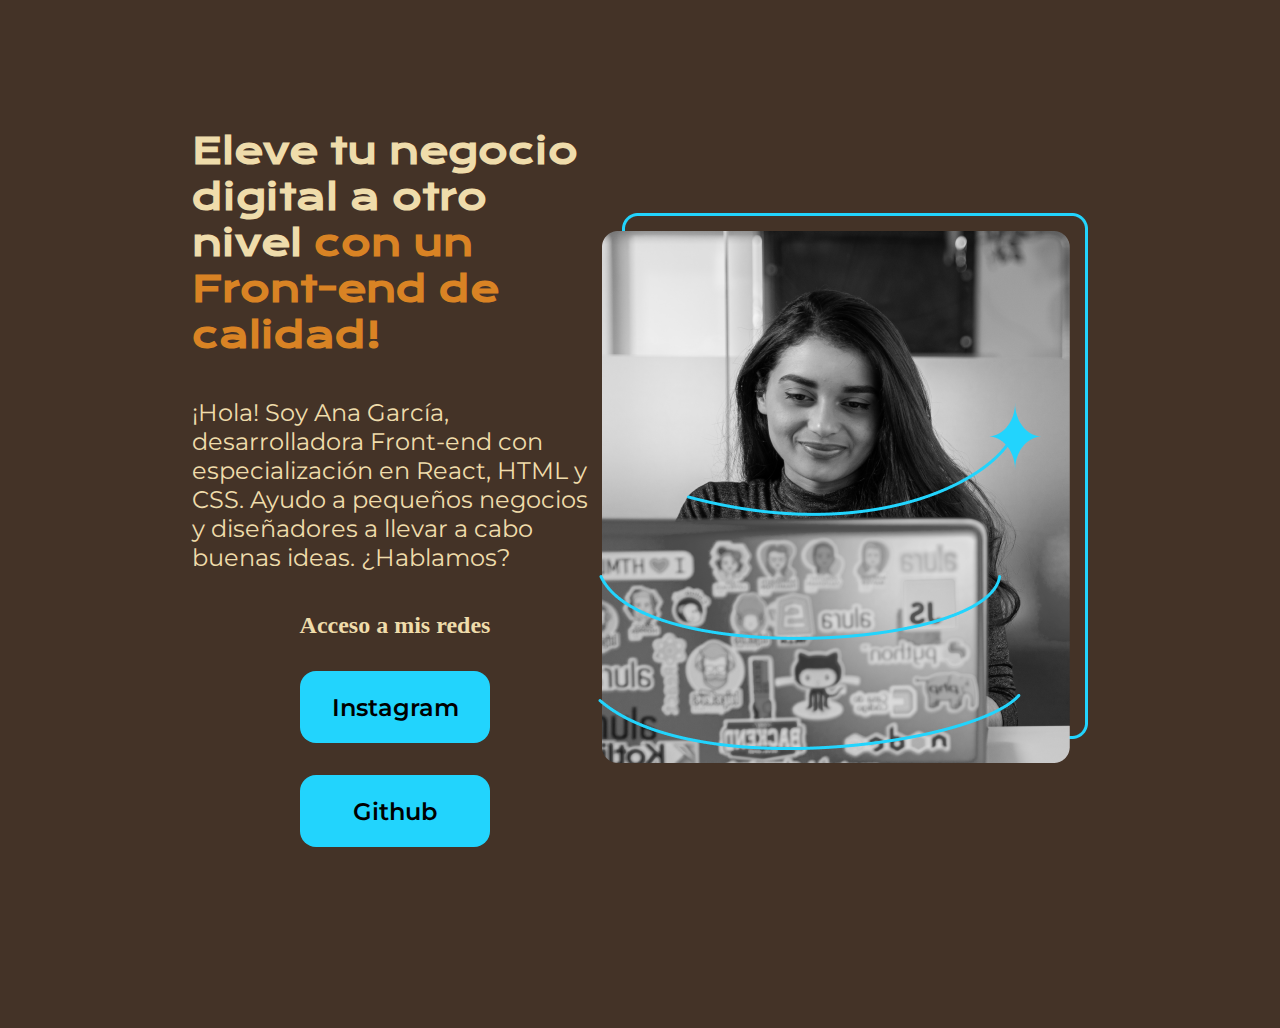
==== index.html @ 6545b614 "Modificando archvivo index.html y style.css" ====
<!DOCTYPE html>
<html lang="es-mx">
  <head>
    <meta charset="UTF-8" />
    <meta name="viewport" content="width=device-width, initial-scale=1.0" />
    <title>Portafolio</title>
    <link rel="stylesheet" href="style.css" />
  </head>
  <body>
    <header>
      <!--
        <ol>
            <li>Opción 1</li>
            <li>Opción 2</li>
            <li>Opción 3</li>
        </ol>
        -->
    </header>
    <main class="presentacion">
      <section class="presentacion__contenido">
        <h1 class="presentacion__contenido__titulo">
          Eleve tu negocio digital a otro nivel
          <strong class="titulo-destaque">con un Front-end de calidad!</strong>
        </h1>
        <p class="presentacion__contenido__parrafo">
          ¡Hola! Soy Ana García, desarrolladora Front-end con especialización en
          React, HTML y CSS. Ayudo a pequeños negocios y diseñadores a llevar a
          cabo buenas ideas. ¿Hablamos?
        </p>
        <div class="presentacion__enlace">
          <h2 class="presentacion__enlace__subtitulo">Acceso a mis redes</h2>
          <a class="presentacion__enlace__link" href="https://www.instagram.com/">Instagram</a>
          <a class="presentacion__enlace__link" href="https://github.com/">Github</a>
        </div>
      </section>
      <img src="Imagem.png" alt="Imagen de Ana García" />
    </main>
    <footer>
      <!--
        <p>Contacto</p>
        <p>Derechos de autor</p>
        -->
    </footer>
  </body>
</html>
---- style.css ----
@import url('https://fonts.googleapis.com/css2?family=Krona+One&family=Montserrat:ital,wght@0,100..900;1,100..900&display=swap');

* {
    padding: 0;
    margin: 0;
}

body {
    background-color: #443327;
    color: #efdcab;
    height: 100vh;
    box-sizing: border-box;
}

.titulo-destaque {
    color: #d98324;
}

.presentacion {
    display: flex;
    align-items: center;
    margin: 10% 15%;
    justify-content: space-between;
}

.presentacion__contenido {
    width: 615px;
    display: flex;
    flex-direction: column;
    gap: 40px;
}

.presentacion__contenido__titulo {
    font-size: 36px;
    font-family: "Krona One", sans-serif;
}

.presentacion__contenido__parrafo {
    font-size: 24px;
    font-family: "Montserrat", sans-serif;
}

.presentacion__enlace {
    display: flex;
    justify-content: space-between;
    flex-direction: column;
    align-items: center;
    gap: 32px;
}

.presentacion__enlace__link {
    width: 190px;
    background-color: #22D4FD;
    text-align: center;
    padding: 21.5px 0px;
    border-radius: 16px;
    font-family: "Montserrat", sans-serif;
    font-size: 24px;
    font-weight: 600;
    text-decoration: none;
    color: #000000;
}
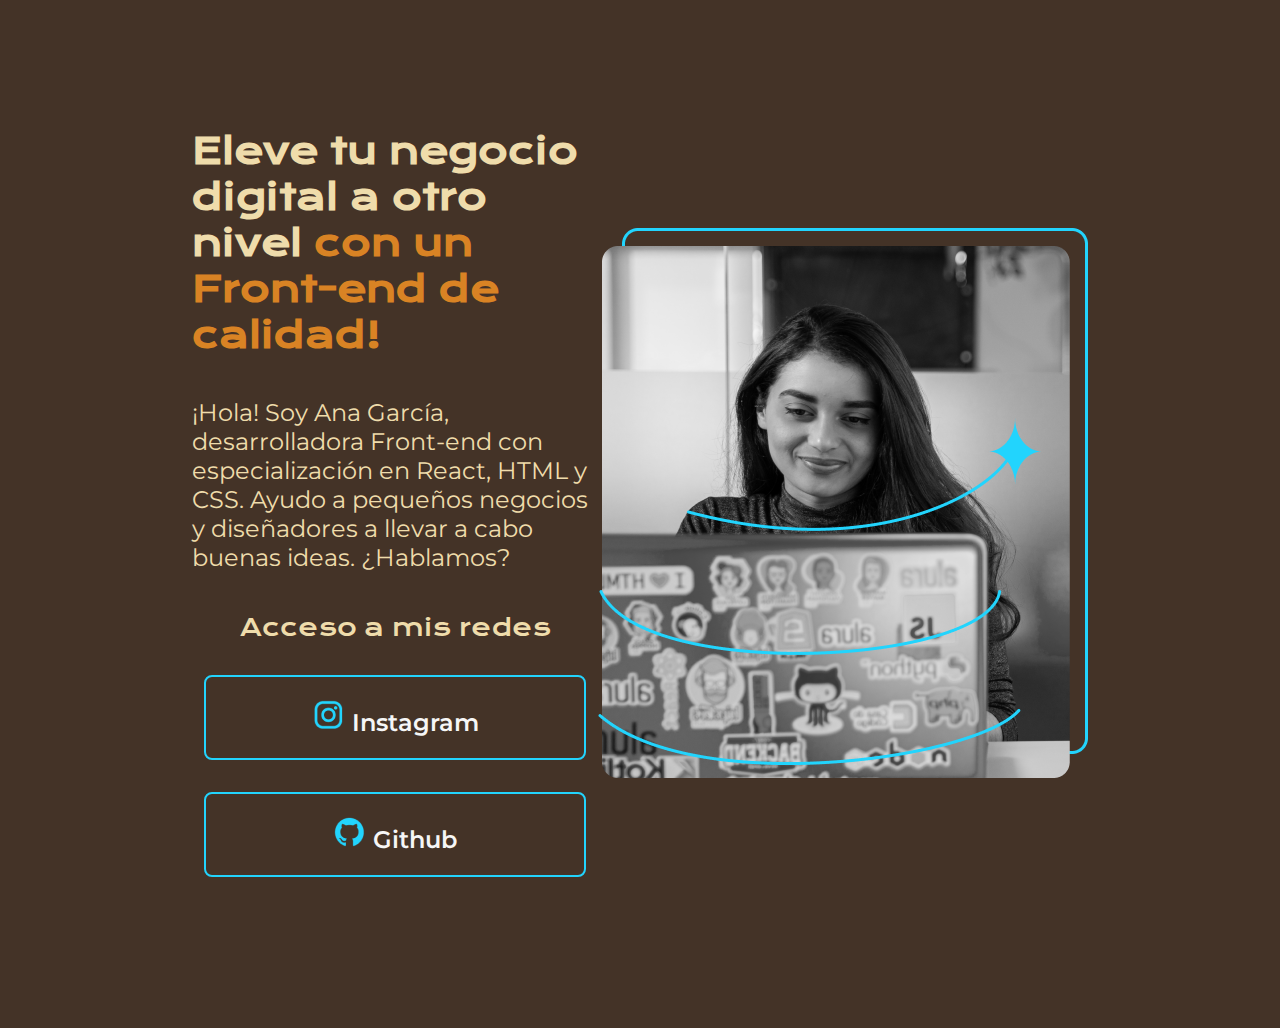
==== commit 0e52e56d: "Modificando archivos index, style y borrando imagen" ====
--- a/index.html
+++ b/index.html
@@ -29,11 +29,13 @@
         </p>
         <div class="presentacion__enlace">
           <h2 class="presentacion__enlace__subtitulo">Acceso a mis redes</h2>
-          <a class="presentacion__enlace__link" href="https://www.instagram.com/">Instagram</a>
-          <a class="presentacion__enlace__link" href="https://github.com/">Github</a>
+          <a class="presentacion__enlace__link" href="https://www.instagram.com/">
+           <img src="./assets/instagram.png" alt=""> Instagram</a>
+          <a class="presentacion__enlace__link" href="https://github.com/">
+           <img src="./assets/github.png" alt=""> Github</a>
         </div>
       </section>
-      <img src="Imagem.png" alt="Imagen de Ana García" />
+      <img src="./assets/Imagem.png" alt="Imagen de Ana García" />
     </main>
     <footer>
       <!--
--- a/style.css
+++ b/style.css
@@ -48,15 +48,21 @@
     gap: 32px;
 }
 
+.presentacion__enlace__subtitulo {
+    font-family: "Krona One", sans-serif;
+    font-size: 24px;
+    font-weight: 400;
+}
+
 .presentacion__enlace__link {
-    width: 190px;
-    background-color: #22D4FD;
+    width: 378px;
     text-align: center;
     padding: 21.5px 0px;
-    border-radius: 16px;
+    border-radius: 8px;
     font-family: "Montserrat", sans-serif;
     font-size: 24px;
     font-weight: 600;
     text-decoration: none;
-    color: #000000;
+    color: #f6f6f6;
+    border: 2px solid #22d4fd;
 }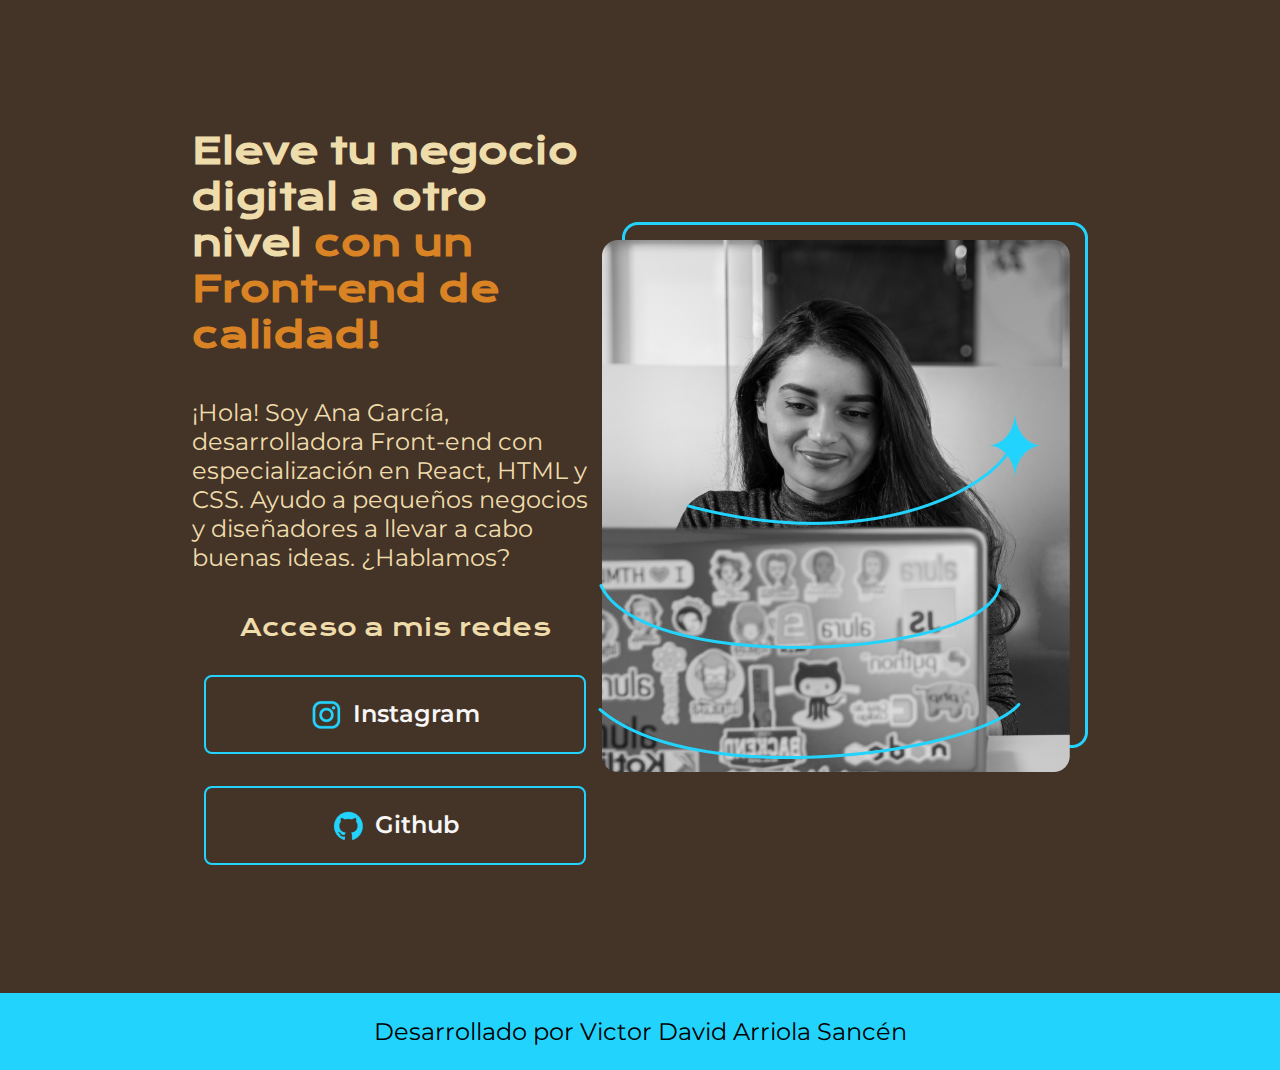
==== commit 9808ed37: "Modificando archivos index y style" ====
--- a/index.html
+++ b/index.html
@@ -37,11 +37,8 @@
       </section>
       <img src="./assets/Imagem.png" alt="Imagen de Ana García" />
     </main>
-    <footer>
-      <!--
-        <p>Contacto</p>
-        <p>Derechos de autor</p>
-        -->
+    <footer class="pie">
+      <p>Desarrollado por Victor David Arriola Sancén</p>
     </footer>
   </body>
 </html>
--- a/style.css
+++ b/style.css
@@ -8,7 +8,6 @@
 body {
     background-color: #443327;
     color: #efdcab;
-    height: 100vh;
     box-sizing: border-box;
 }
 
@@ -65,4 +64,21 @@
     text-decoration: none;
     color: #f6f6f6;
     border: 2px solid #22d4fd;
+    display: flex;
+    justify-content: center;
+    gap: 10px;
+}
+
+.presentacion__enlace__link:hover {
+    background-color: #272727;
+}
+
+.pie {
+    background-color: #22d4fd;
+    padding: 24px;
+    color: #000000;
+    text-align: center;
+    font-family: "Montserrat", sans-serif;
+    font-size: 24px;
+    font-weight: 400;
 }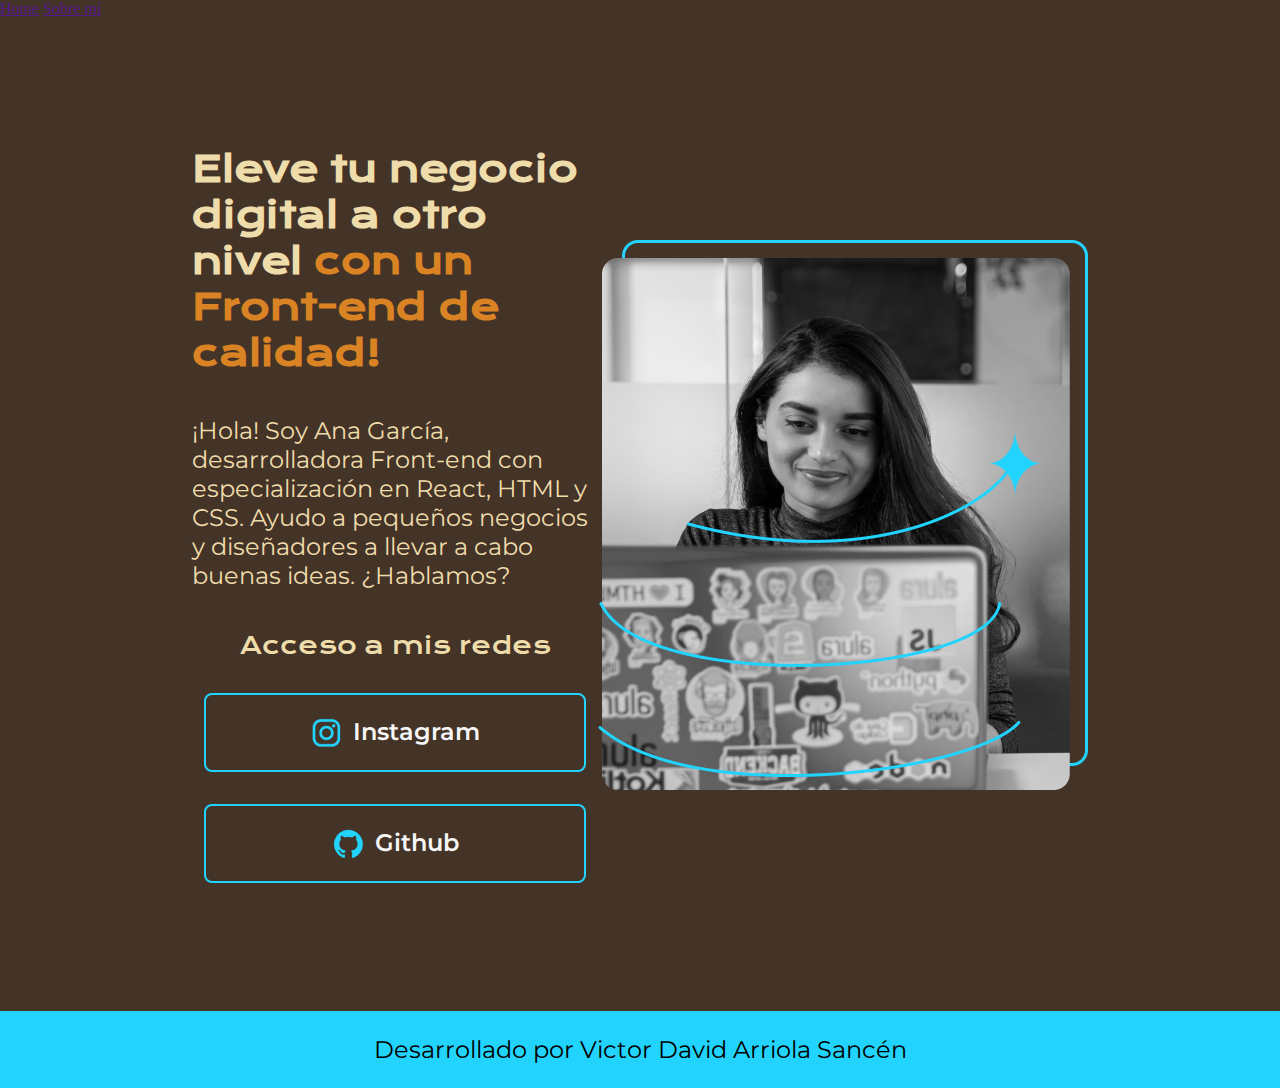
==== commit ef5b166f: "Modificando archivo index" ====
--- a/index.html
+++ b/index.html
@@ -7,14 +7,11 @@
     <link rel="stylesheet" href="style.css" />
   </head>
   <body>
-    <header>
-      <!--
-        <ol>
-            <li>Opción 1</li>
-            <li>Opción 2</li>
-            <li>Opción 3</li>
-        </ol>
-        -->
+    <header class="cabecera">
+      <nav class="cabecera__menu">
+        <a class="cabecera__menu__link" href="">Home</a>
+        <a class="cabecera__menu__link" href="">Sobre mí</a>
+      </nav>
     </header>
     <main class="presentacion">
       <section class="presentacion__contenido">
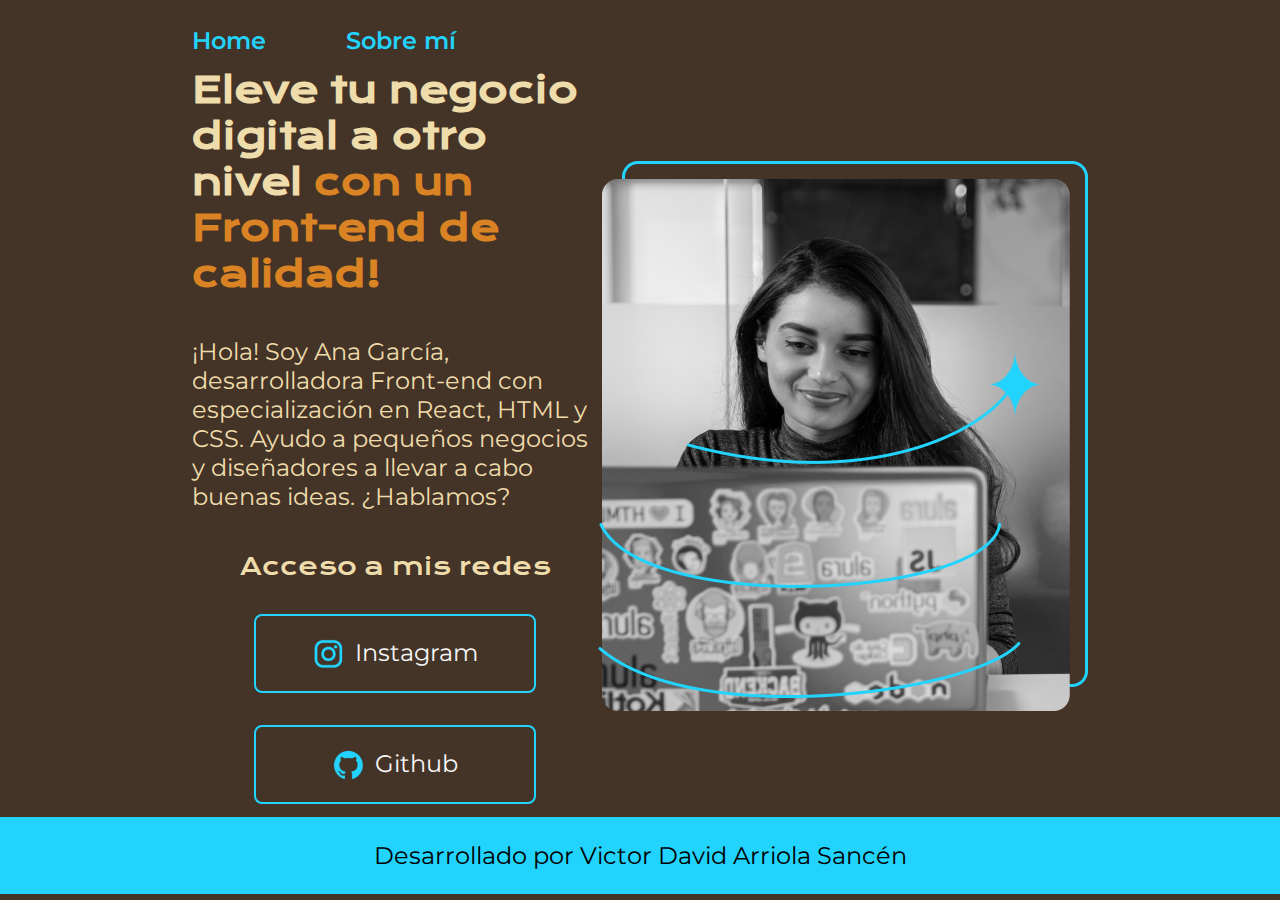
==== commit 8bb0bdde: "Modificando archivos html y css" ====
--- a/index.html
+++ b/index.html
@@ -4,13 +4,13 @@
     <meta charset="UTF-8" />
     <meta name="viewport" content="width=device-width, initial-scale=1.0" />
     <title>Portafolio</title>
-    <link rel="stylesheet" href="style.css" />
+    <link rel="stylesheet" href="./styles/style.css" />
   </head>
   <body>
     <header class="cabecera">
       <nav class="cabecera__menu">
-        <a class="cabecera__menu__link" href="">Home</a>
-        <a class="cabecera__menu__link" href="">Sobre mí</a>
+        <a class="cabecera__menu__link" href="index.html">Home</a>
+        <a class="cabecera__menu__link" href="about.html">Sobre mí</a>
       </nav>
     </header>
     <main class="presentacion">
--- a/styles/style.css
+++ b/styles/style.css
@@ -0,0 +1,101 @@
+@import url("https://fonts.googleapis.com/css2?family=Krona+One&family=Montserrat:ital,wght@0,100..900;1,100..900&display=swap");
+
+* {
+  padding: 0;
+  margin: 0;
+}
+
+body {
+  background-color: #443327;
+  color: #efdcab;
+  box-sizing: border-box;
+}
+
+.cabecera {
+  padding: 2% 0% 0% 15%;
+}
+
+.cabecera__menu {
+  display: flex;
+  gap: 80px;
+}
+
+.cabecera__menu__link {
+  font-family: "Montserrat", sans-serif;
+  font-size: 24px;
+  font-weight: 600;
+  color: #22d4fd;
+  text-decoration: none;
+}
+
+.presentacion {
+  padding: 1% 15%;
+  display: flex;
+  align-items: center;
+  justify-content: space-between;
+}
+
+.presentacion__contenido {
+  width: 415px;
+  display: flex;
+  flex-direction: column;
+  gap: 40px;
+}
+
+.presentacion__contenido__titulo {
+  font-size: 36px;
+  font-family: "Krona One", sans-serif;
+}
+
+.titulo-destaque {
+  color: #d98324;
+}
+
+.presentacion__contenido__parrafo {
+  font-size: 24px;
+  font-family: "Montserrat", sans-serif;
+}
+
+.presentacion__enlace {
+  display: flex;
+  justify-content: space-between;
+  flex-direction: column;
+  align-items: center;
+  gap: 32px;
+}
+
+.presentacion__enlace__subtitulo {
+  font-family: "Krona One", sans-serif;
+  font-size: 24px;
+  font-weight: 400;
+}
+
+.presentacion__enlace__link {
+  width: 278px;
+  text-align: center;
+  padding: 21.5px 0px;
+  border-radius: 8px;
+  font-family: "Montserrat", sans-serif;
+  font-size: 24px;
+  font-weight: 400;
+  text-decoration: none;
+  color: #f6f6f6;
+  border: 2px solid #22d4fd;
+  display: flex;
+  justify-content: center;
+  gap: 10px;
+}
+
+.presentacion__enlace__link:hover {
+  background-color: #272727;
+}
+
+.pie {
+  background-color: #22d4fd;
+  padding: 24px;
+  color: #000000;
+  text-align: center;
+  font-family: "Montserrat", sans-serif;
+  font-size: 24px;
+  font-weight: 400;
+}
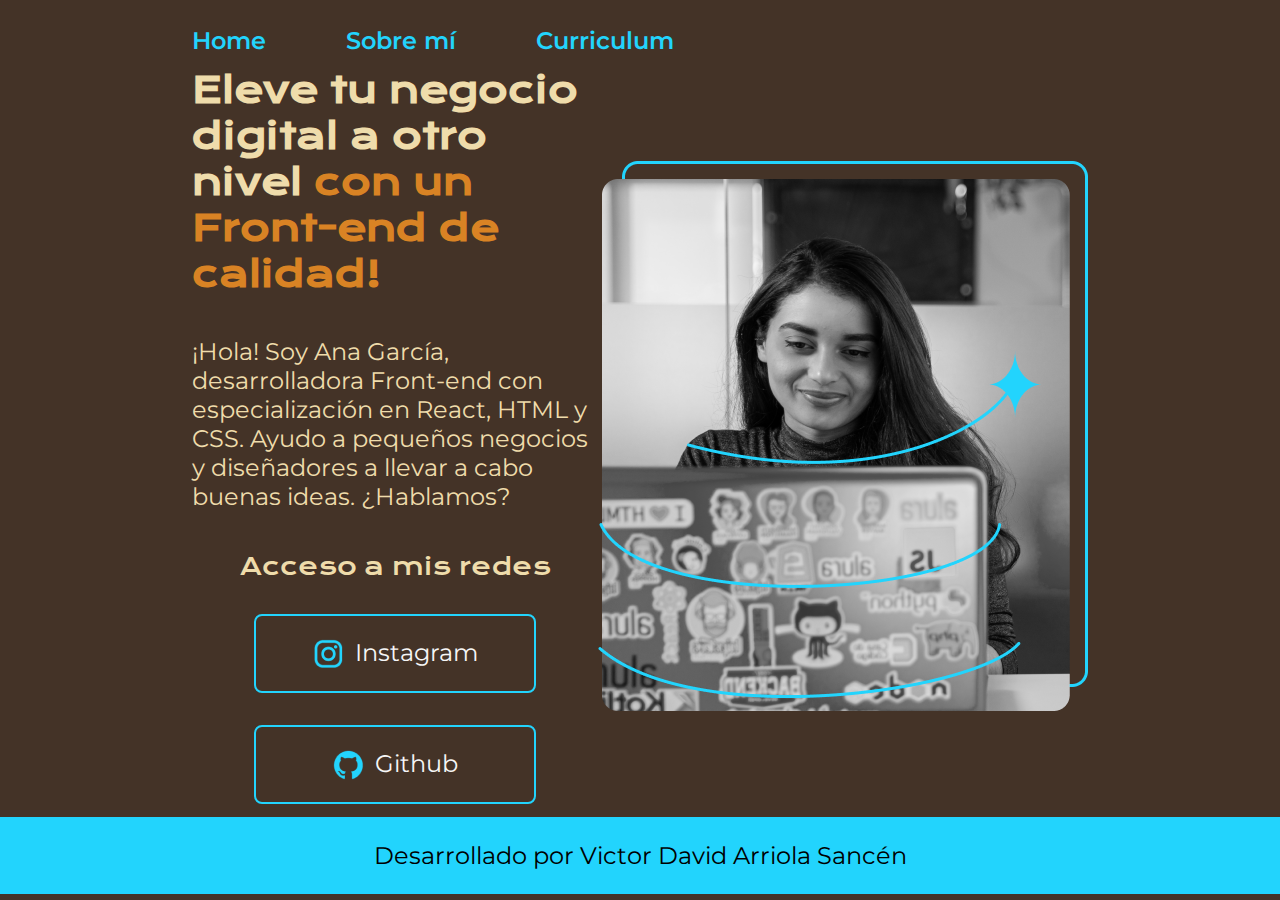
==== commit 6403ae68: "Creando y modificando archivos html" ====
--- a/index.html
+++ b/index.html
@@ -11,6 +11,7 @@
       <nav class="cabecera__menu">
         <a class="cabecera__menu__link" href="index.html">Home</a>
         <a class="cabecera__menu__link" href="about.html">Sobre mí</a>
+        <a class="cabecera__menu__link" href="curriculum.html">Curriculum</a>
       </nav>
     </header>
     <main class="presentacion">
@@ -26,10 +27,15 @@
         </p>
         <div class="presentacion__enlace">
           <h2 class="presentacion__enlace__subtitulo">Acceso a mis redes</h2>
-          <a class="presentacion__enlace__link" href="https://www.instagram.com/">
-           <img src="./assets/instagram.png" alt=""> Instagram</a>
+          <a
+            class="presentacion__enlace__link"
+            href="https://www.instagram.com/"
+          >
+            <img src="./assets/instagram.png" alt="" /> Instagram</a
+          >
           <a class="presentacion__enlace__link" href="https://github.com/">
-           <img src="./assets/github.png" alt=""> Github</a>
+            <img src="./assets/github.png" alt="" /> Github</a
+          >
         </div>
       </section>
       <img src="./assets/Imagem.png" alt="Imagen de Ana García" />
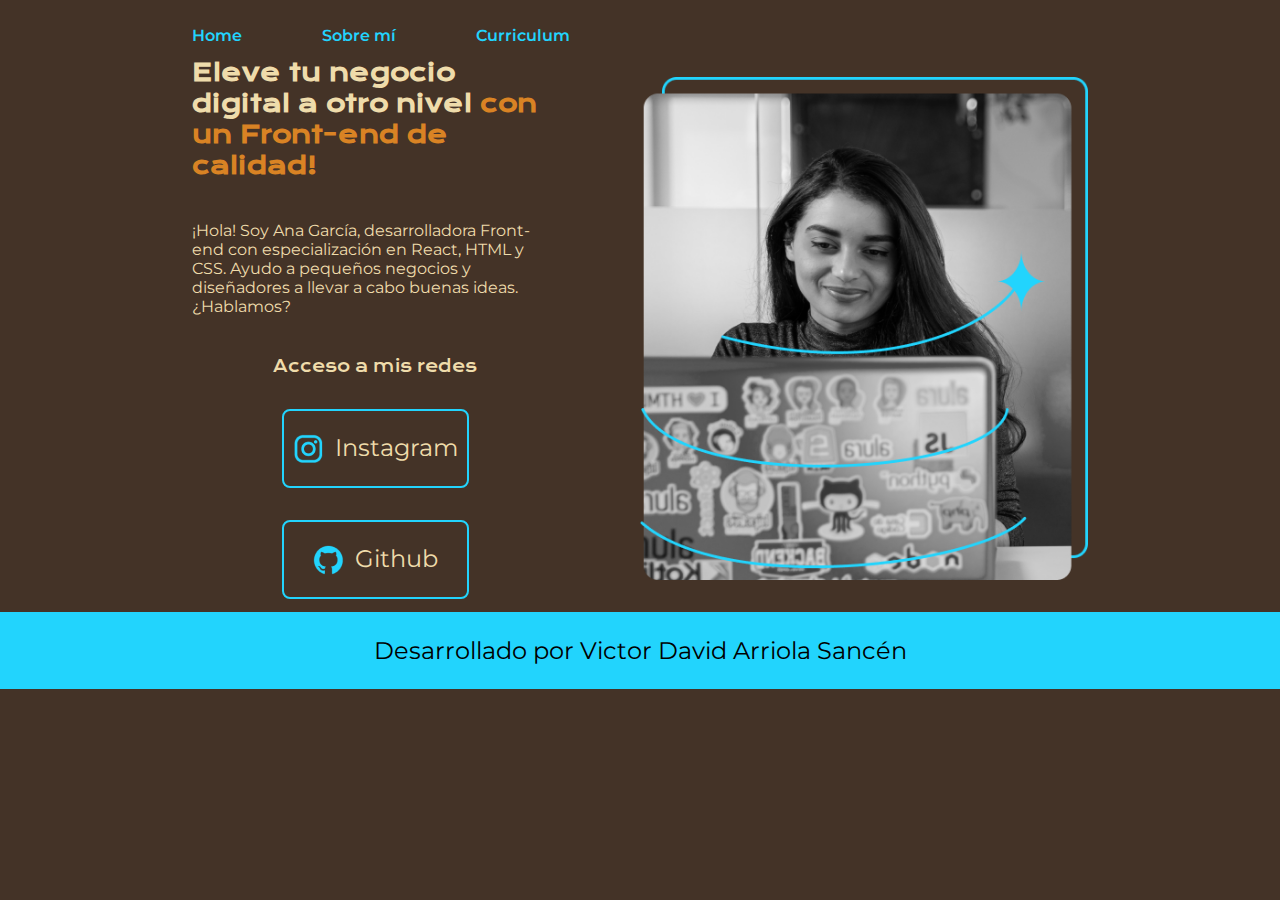
==== commit e7ef5212: "Modificando archivos hrtml y css" ====
--- a/index.html
+++ b/index.html
@@ -38,7 +38,7 @@
           >
         </div>
       </section>
-      <img src="./assets/Imagem.png" alt="Imagen de Ana García" />
+      <img class="presentación__imagen" src="./assets/Imagem.png" alt="Imagen de Ana García" />
     </main>
     <footer class="pie">
       <p>Desarrollado por Victor David Arriola Sancén</p>
--- a/styles/style.css
+++ b/styles/style.css
@@ -1,4 +1,16 @@
 @import url("https://fonts.googleapis.com/css2?family=Krona+One&family=Montserrat:ital,wght@0,100..900;1,100..900&display=swap");
+
+:root {
+  --color-primario: #443327;
+  --color-secundario: #efdcab;
+  --color-terciario: #22d4fd;
+  --color-destacado: #d98324;
+  --color-hover: #272727;
+  --color-texto-pie: #000000;
+
+  --fuente-montserrat: "Montserrat", sans-serif;
+  --fuente-Krona: "Krona One", sans-serif;
+}
 
 * {
   padding: 0;
@@ -6,8 +18,8 @@
 }
 
 body {
-  background-color: #443327;
-  color: #efdcab;
+  background-color: var(--color-primario);
+  color: var(--color-secundario);
   box-sizing: border-box;
 }
 
@@ -21,10 +33,10 @@
 }
 
 .cabecera__menu__link {
-  font-family: "Montserrat", sans-serif;
-  font-size: 24px;
+  font-family: var(--fuente-montserrat);
+  font-size: 1rem;
   font-weight: 600;
-  color: #22d4fd;
+  color: var(--color-terciario);
   text-decoration: none;
 }
 
@@ -33,27 +45,28 @@
   display: flex;
   align-items: center;
   justify-content: space-between;
+  gap: 82px;
 }
 
 .presentacion__contenido {
-  width: 415px;
+  width: 50%;
   display: flex;
   flex-direction: column;
   gap: 40px;
 }
 
 .presentacion__contenido__titulo {
-  font-size: 36px;
-  font-family: "Krona One", sans-serif;
+  font-size: 1.5rem;
+  font-family: var(--fuente-Krona);
 }
 
 .titulo-destaque {
-  color: #d98324;
+  color: var(--color-destacado);
 }
 
 .presentacion__contenido__parrafo {
-  font-size: 24px;
-  font-family: "Montserrat", sans-serif;
+  font-size: 1rem;
+  font-family: var(--fuente-montserrat);
 }
 
 .presentacion__enlace {
@@ -65,37 +78,41 @@
 }
 
 .presentacion__enlace__subtitulo {
-  font-family: "Krona One", sans-serif;
-  font-size: 24px;
+  font-family: var(--fuente-Krona);
+  font-size: 1rem;
   font-weight: 400;
 }
 
 .presentacion__enlace__link {
-  width: 278px;
+  display: flex;
+  justify-content: center;
+  gap: 10px;
+  border: 2px solid var(--color-terciario);
+  width: 50%;
   text-align: center;
   padding: 21.5px 0px;
   border-radius: 8px;
-  font-family: "Montserrat", sans-serif;
-  font-size: 24px;
+  font-family: var(--fuente-montserrat);
+  font-size: 1.5rem;
   font-weight: 400;
   text-decoration: none;
-  color: #f6f6f6;
-  border: 2px solid #22d4fd;
-  display: flex;
-  justify-content: center;
-  gap: 10px;
+  color: var(--color-secundario);
 }
 
 .presentacion__enlace__link:hover {
-  background-color: #272727;
+  background-color: var(--color-hover);
+}
+
+.presentación__imagen {
+  width: 50%;
 }
 
 .pie {
-  background-color: #22d4fd;
-  padding: 24px;
-  color: #000000;
+  background-color: var(--color-terciario);
+  padding: 1.5rem;
+  color: var(--color-texto-pie);
   text-align: center;
-  font-family: "Montserrat", sans-serif;
-  font-size: 24px;
+  font-family: var(--fuente-montserrat);
+  font-size: 1.5rem;
   font-weight: 400;
 }
